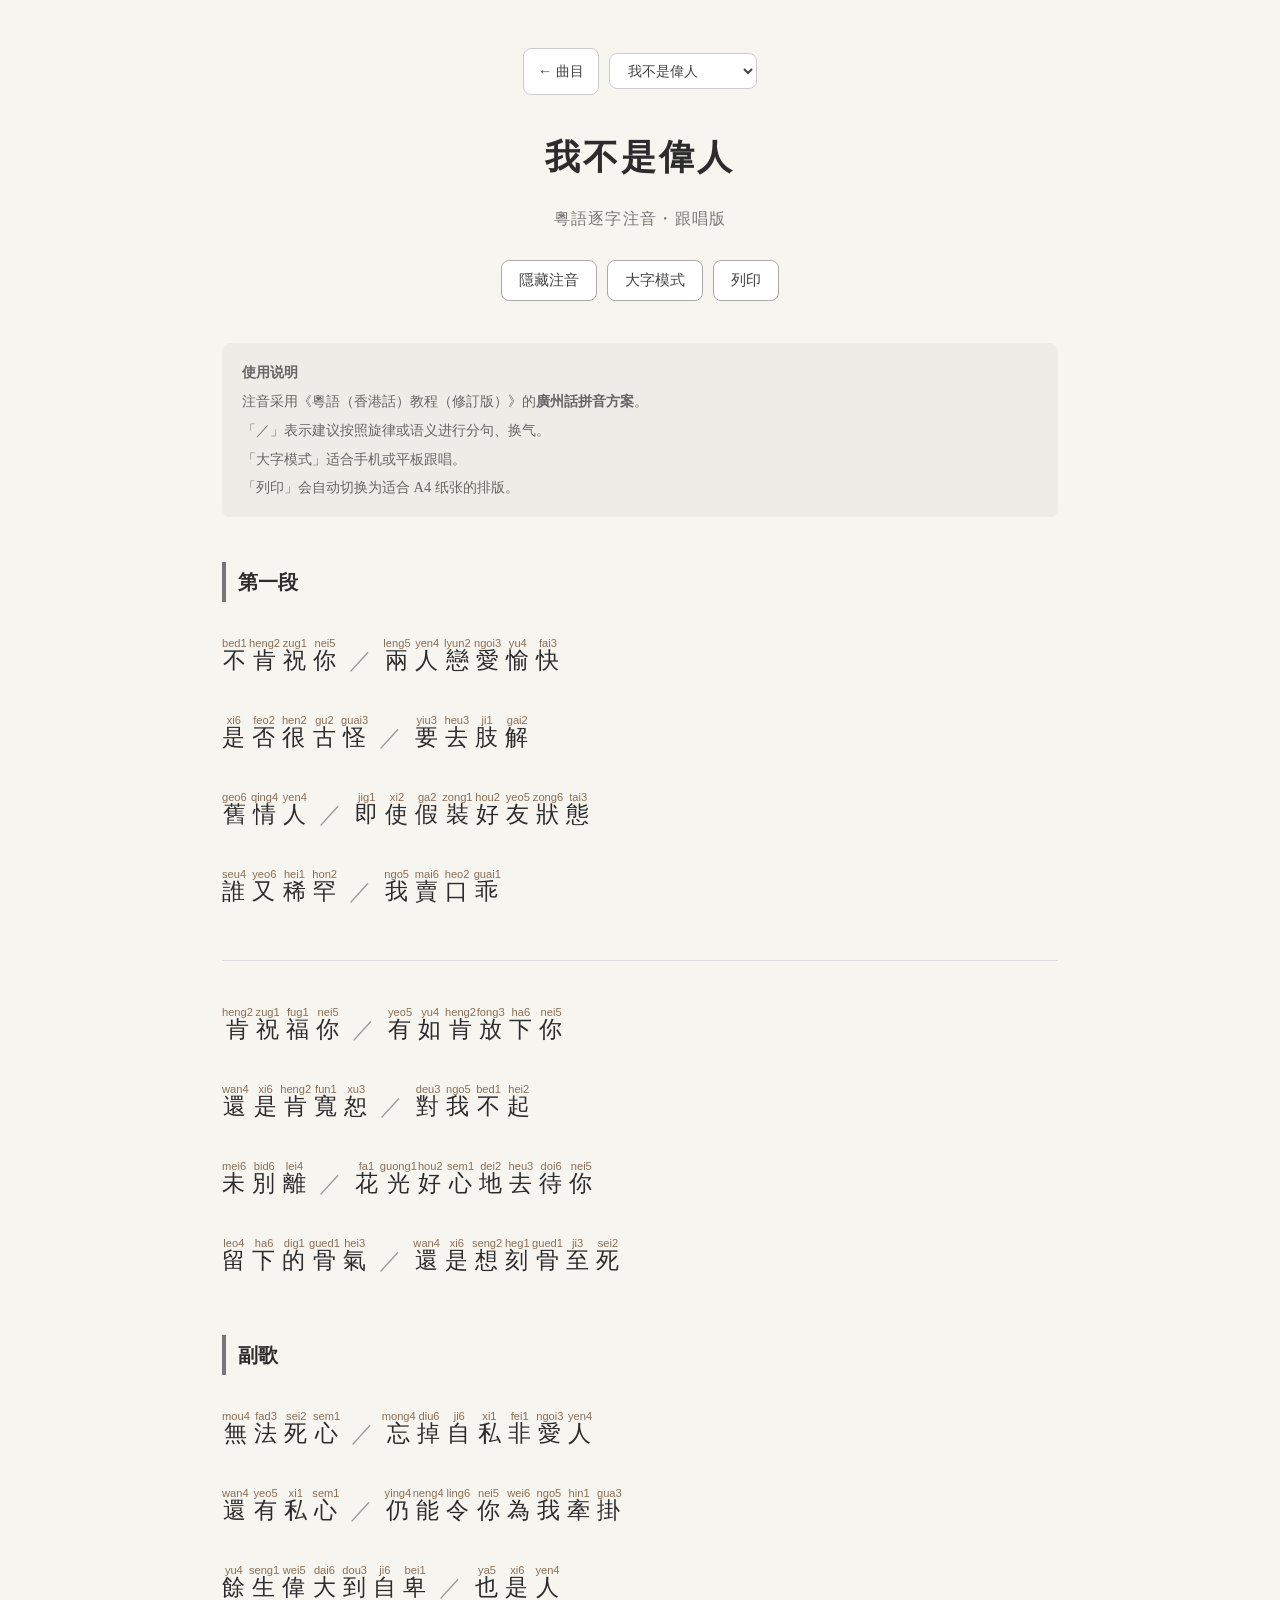
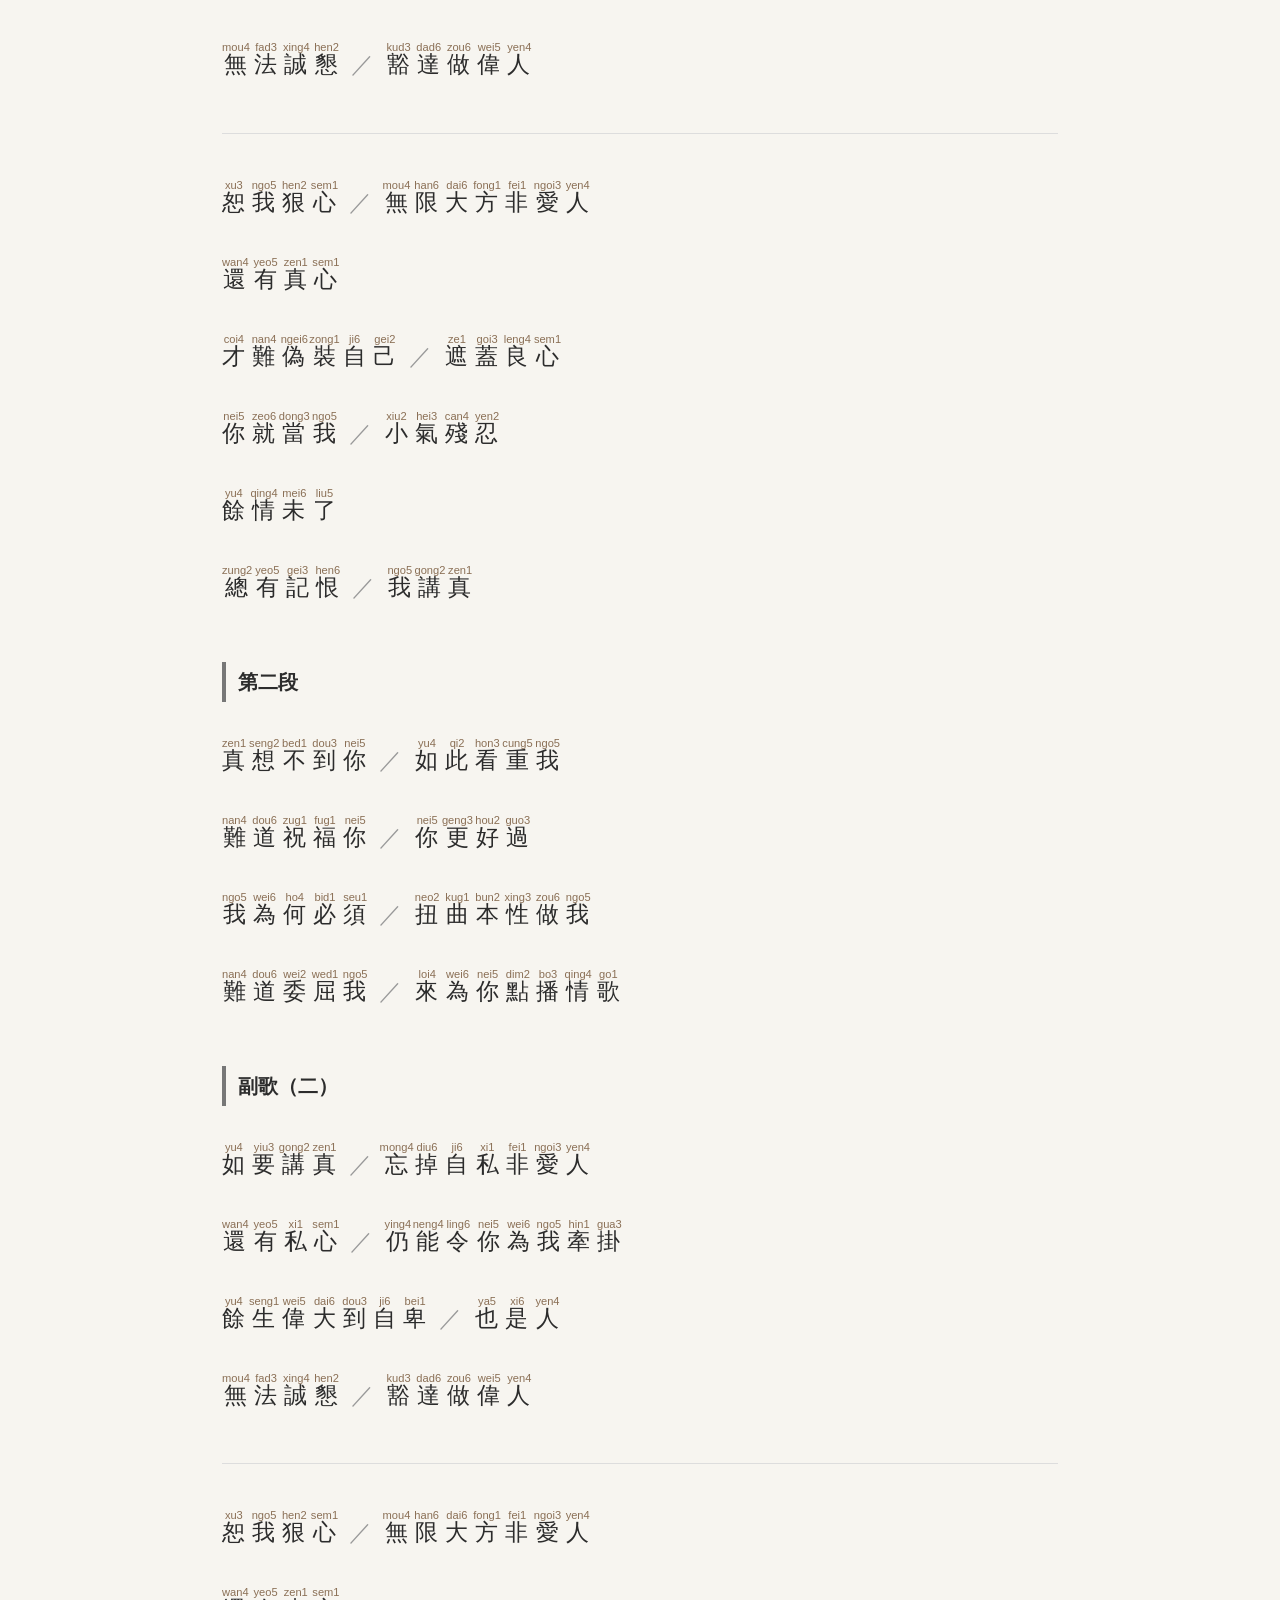
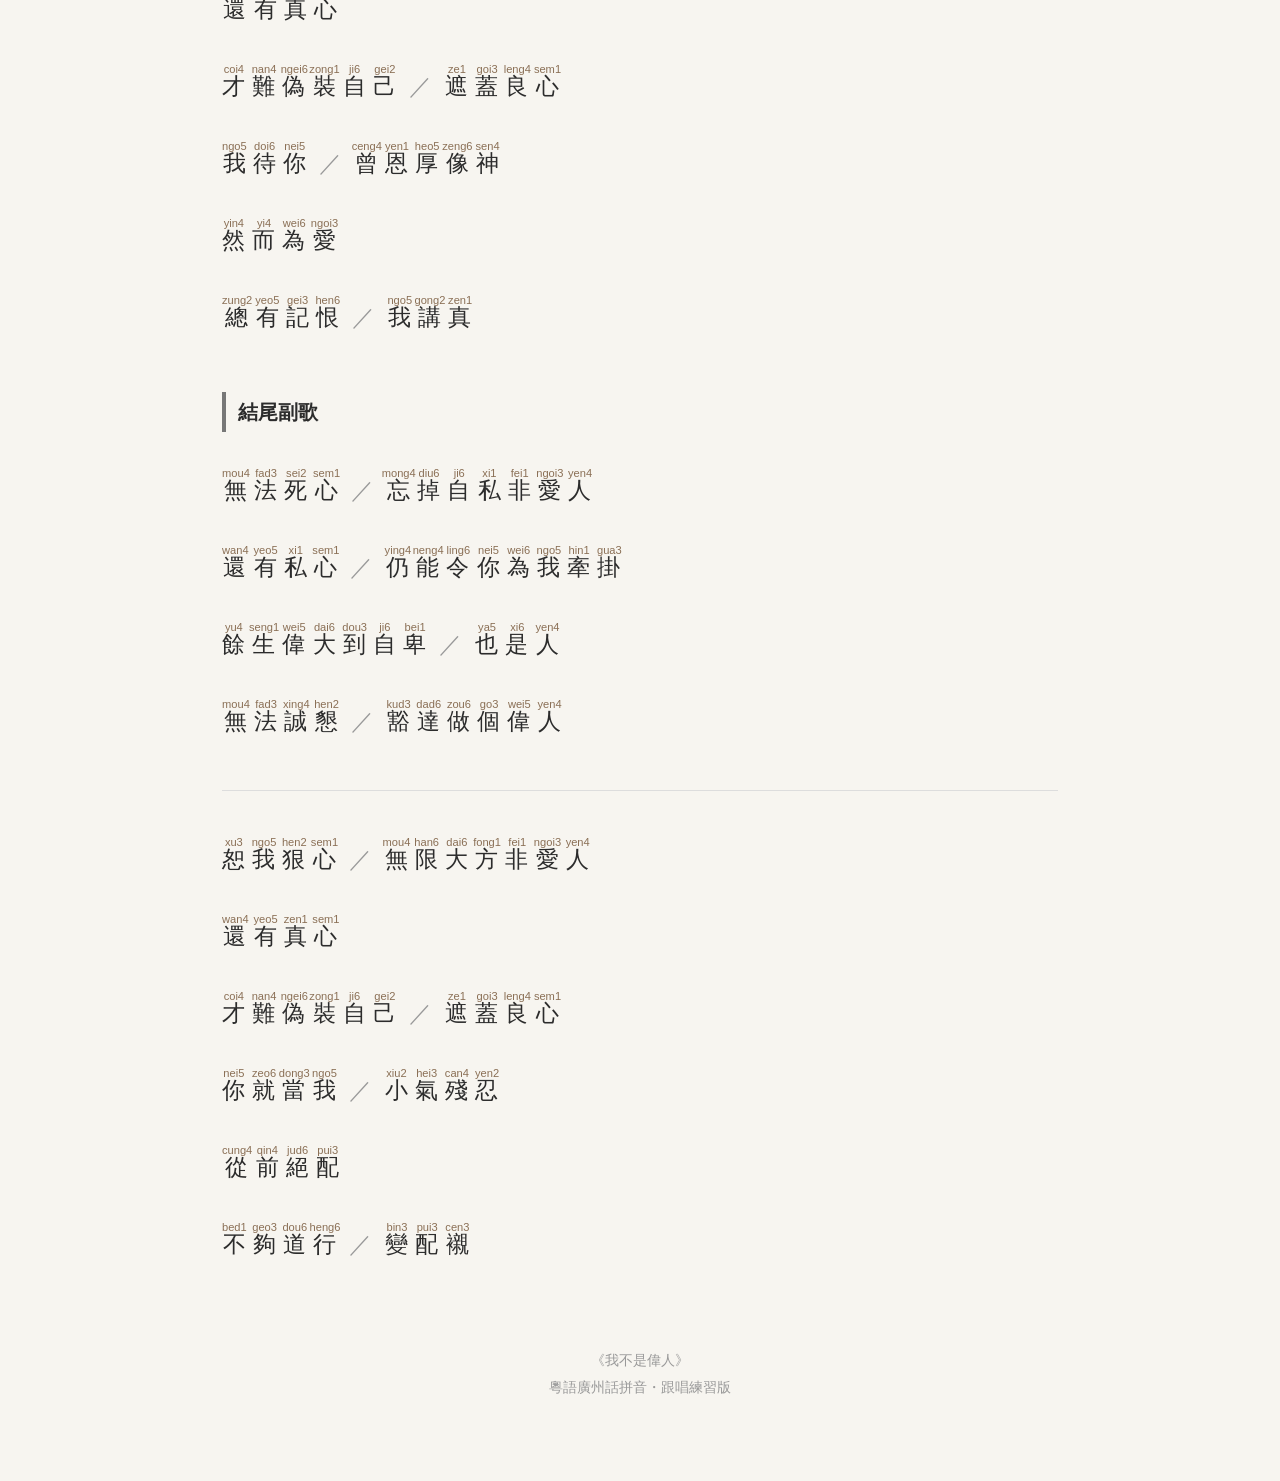
==== songs/wo-bu-shi-wei-ren.html @ c93f4894 "Add 我不是偉人 by 陳小春" ====
<!DOCTYPE html>

<html lang="zh-Hant">

<head>
  <meta charset="UTF-8">
  <meta name="viewport" content="width=device-width, initial-scale=1.0">

  <title>我不是偉人｜粵語注音跟唱版</title>

  <link rel="stylesheet" href="../assets/style.css">

  <link rel="stylesheet" href="../assets/menu.css">

  <script src="../assets/songs.js"></script>

  <script src="../assets/menu.js" defer></script>

</head>

<body data-base="../" data-song="wo-bu-shi-wei-ren">

  <div class="container">

    <header>

      <nav class="song-nav">

        <a class="nav-link" href="../index.html">← 曲目</a>

        <select id="songSelect" class="nav-select" aria-label="選擇歌曲">
          <option value="">載入曲目…</option>
        </select>

      </nav>

      <h1>我不是偉人</h1>

      <div class="subtitle">
        粵語逐字注音・跟唱版
      </div>

      <div class="controls">

        <button id="toggleRuby" class="control-button">
          隱藏注音
        </button>

        <button id="toggleLarge" class="control-button">
          大字模式
        </button>

        <button id="printPage" class="control-button">
          列印
        </button>

      </div>

    </header>

    <div class="note">

      <strong>使用说明</strong><br>

      注音采用《粵語（香港話）教程（修訂版）》的<strong>廣州話拼音方案</strong>。<br>

      「／」表示建议按照旋律或语义进行分句、换气。<br>

      「大字模式」适合手机或平板跟唱。<br>

      「列印」会自动切换为适合 A4 纸张的排版。

    </div>

    <section>

      <h2>第一段</h2>

      <div class="line">

        <ruby>不<rt>bed1</rt></ruby> <ruby>肯<rt>heng2</rt></ruby> <ruby>祝<rt>zug1</rt></ruby> <ruby>你<rt>nei5</rt></ruby>

        <span class="pause">／</span>

        <ruby>兩<rt>leng5</rt></ruby> <ruby>人<rt>yen4</rt></ruby> <ruby>戀<rt>lyun2</rt></ruby> <ruby>愛<rt>ngoi3</rt></ruby> <ruby>愉<rt>yu4</rt></ruby> <ruby>快<rt>fai3</rt></ruby>

      </div>

      <div class="line">

        <ruby>是<rt>xi6</rt></ruby> <ruby>否<rt>feo2</rt></ruby> <ruby>很<rt>hen2</rt></ruby> <ruby>古<rt>gu2</rt></ruby> <ruby>怪<rt>guai3</rt></ruby>

        <span class="pause">／</span>

        <ruby>要<rt>yiu3</rt></ruby> <ruby>去<rt>heu3</rt></ruby> <ruby>肢<rt>ji1</rt></ruby> <ruby>解<rt>gai2</rt></ruby>

      </div>

      <div class="line">

        <ruby>舊<rt>geo6</rt></ruby> <ruby>情<rt>qing4</rt></ruby> <ruby>人<rt>yen4</rt></ruby>

        <span class="pause">／</span>

        <ruby>即<rt>jig1</rt></ruby> <ruby>使<rt>xi2</rt></ruby> <ruby>假<rt>ga2</rt></ruby> <ruby>裝<rt>zong1</rt></ruby> <ruby>好<rt>hou2</rt></ruby> <ruby>友<rt>yeo5</rt></ruby> <ruby>狀<rt>zong6</rt></ruby> <ruby>態<rt>tai3</rt></ruby>

      </div>

      <div class="line">

        <ruby>誰<rt>seu4</rt></ruby> <ruby>又<rt>yeo6</rt></ruby> <ruby>稀<rt>hei1</rt></ruby> <ruby>罕<rt>hon2</rt></ruby>

        <span class="pause">／</span>

        <ruby>我<rt>ngo5</rt></ruby> <ruby>賣<rt>mai6</rt></ruby> <ruby>口<rt>heo2</rt></ruby> <ruby>乖<rt>guai1</rt></ruby>

      </div>

      <hr class="divider">

      <div class="line">

        <ruby>肯<rt>heng2</rt></ruby> <ruby>祝<rt>zug1</rt></ruby> <ruby>福<rt>fug1</rt></ruby> <ruby>你<rt>nei5</rt></ruby>

        <span class="pause">／</span>

        <ruby>有<rt>yeo5</rt></ruby> <ruby>如<rt>yu4</rt></ruby> <ruby>肯<rt>heng2</rt></ruby> <ruby>放<rt>fong3</rt></ruby> <ruby>下<rt>ha6</rt></ruby> <ruby>你<rt>nei5</rt></ruby>

      </div>

      <div class="line">

        <ruby>還<rt>wan4</rt></ruby> <ruby>是<rt>xi6</rt></ruby> <ruby>肯<rt>heng2</rt></ruby> <ruby>寬<rt>fun1</rt></ruby> <ruby>恕<rt>xu3</rt></ruby>

        <span class="pause">／</span>

        <ruby>對<rt>deu3</rt></ruby> <ruby>我<rt>ngo5</rt></ruby> <ruby>不<rt>bed1</rt></ruby> <ruby>起<rt>hei2</rt></ruby>

      </div>

      <div class="line">

        <ruby>未<rt>mei6</rt></ruby> <ruby>別<rt>bid6</rt></ruby> <ruby>離<rt>lei4</rt></ruby>

        <span class="pause">／</span>

        <ruby>花<rt>fa1</rt></ruby> <ruby>光<rt>guong1</rt></ruby> <ruby>好<rt>hou2</rt></ruby> <ruby>心<rt>sem1</rt></ruby> <ruby>地<rt>dei2</rt></ruby> <ruby>去<rt>heu3</rt></ruby> <ruby>待<rt>doi6</rt></ruby> <ruby>你<rt>nei5</rt></ruby>

      </div>

      <div class="line">

        <ruby>留<rt>leo4</rt></ruby> <ruby>下<rt>ha6</rt></ruby> <ruby>的<rt>dig1</rt></ruby> <ruby>骨<rt>gued1</rt></ruby> <ruby>氣<rt>hei3</rt></ruby>

        <span class="pause">／</span>

        <ruby>還<rt>wan4</rt></ruby> <ruby>是<rt>xi6</rt></ruby> <ruby>想<rt>seng2</rt></ruby> <ruby>刻<rt>heg1</rt></ruby> <ruby>骨<rt>gued1</rt></ruby> <ruby>至<rt>ji3</rt></ruby> <ruby>死<rt>sei2</rt></ruby>

      </div>

    </section>

    <section>

      <h2>副歌</h2>

      <div class="line">

        <ruby>無<rt>mou4</rt></ruby> <ruby>法<rt>fad3</rt></ruby> <ruby>死<rt>sei2</rt></ruby> <ruby>心<rt>sem1</rt></ruby>

        <span class="pause">／</span>

        <ruby>忘<rt>mong4</rt></ruby> <ruby>掉<rt>diu6</rt></ruby> <ruby>自<rt>ji6</rt></ruby> <ruby>私<rt>xi1</rt></ruby> <ruby>非<rt>fei1</rt></ruby> <ruby>愛<rt>ngoi3</rt></ruby> <ruby>人<rt>yen4</rt></ruby>

      </div>

      <div class="line">

        <ruby>還<rt>wan4</rt></ruby> <ruby>有<rt>yeo5</rt></ruby> <ruby>私<rt>xi1</rt></ruby> <ruby>心<rt>sem1</rt></ruby>

        <span class="pause">／</span>

        <ruby>仍<rt>ying4</rt></ruby> <ruby>能<rt>neng4</rt></ruby> <ruby>令<rt>ling6</rt></ruby> <ruby>你<rt>nei5</rt></ruby> <ruby>為<rt>wei6</rt></ruby> <ruby>我<rt>ngo5</rt></ruby> <ruby>牽<rt>hin1</rt></ruby> <ruby>掛<rt>gua3</rt></ruby>

      </div>

      <div class="line">

        <ruby>餘<rt>yu4</rt></ruby> <ruby>生<rt>seng1</rt></ruby> <ruby>偉<rt>wei5</rt></ruby> <ruby>大<rt>dai6</rt></ruby> <ruby>到<rt>dou3</rt></ruby> <ruby>自<rt>ji6</rt></ruby> <ruby>卑<rt>bei1</rt></ruby>

        <span class="pause">／</span>

        <ruby>也<rt>ya5</rt></ruby> <ruby>是<rt>xi6</rt></ruby> <ruby>人<rt>yen4</rt></ruby>

      </div>

      <div class="line">

        <ruby>無<rt>mou4</rt></ruby> <ruby>法<rt>fad3</rt></ruby> <ruby>誠<rt>xing4</rt></ruby> <ruby>懇<rt>hen2</rt></ruby>

        <span class="pause">／</span>

        <ruby>豁<rt>kud3</rt></ruby> <ruby>達<rt>dad6</rt></ruby> <ruby>做<rt>zou6</rt></ruby> <ruby>偉<rt>wei5</rt></ruby> <ruby>人<rt>yen4</rt></ruby>

      </div>

      <hr class="divider">

      <div class="line">

        <ruby>恕<rt>xu3</rt></ruby> <ruby>我<rt>ngo5</rt></ruby> <ruby>狠<rt>hen2</rt></ruby> <ruby>心<rt>sem1</rt></ruby>

        <span class="pause">／</span>

        <ruby>無<rt>mou4</rt></ruby> <ruby>限<rt>han6</rt></ruby> <ruby>大<rt>dai6</rt></ruby> <ruby>方<rt>fong1</rt></ruby> <ruby>非<rt>fei1</rt></ruby> <ruby>愛<rt>ngoi3</rt></ruby> <ruby>人<rt>yen4</rt></ruby>

      </div>

      <div class="line">

        <ruby>還<rt>wan4</rt></ruby> <ruby>有<rt>yeo5</rt></ruby> <ruby>真<rt>zen1</rt></ruby> <ruby>心<rt>sem1</rt></ruby>

      </div>

      <div class="line">

        <ruby>才<rt>coi4</rt></ruby> <ruby>難<rt>nan4</rt></ruby> <ruby>偽<rt>ngei6</rt></ruby> <ruby>裝<rt>zong1</rt></ruby> <ruby>自<rt>ji6</rt></ruby> <ruby>己<rt>gei2</rt></ruby>

        <span class="pause">／</span>

        <ruby>遮<rt>ze1</rt></ruby> <ruby>蓋<rt>goi3</rt></ruby> <ruby>良<rt>leng4</rt></ruby> <ruby>心<rt>sem1</rt></ruby>

      </div>

      <div class="line">

        <ruby>你<rt>nei5</rt></ruby> <ruby>就<rt>zeo6</rt></ruby> <ruby>當<rt>dong3</rt></ruby> <ruby>我<rt>ngo5</rt></ruby>

        <span class="pause">／</span>

        <ruby>小<rt>xiu2</rt></ruby> <ruby>氣<rt>hei3</rt></ruby> <ruby>殘<rt>can4</rt></ruby> <ruby>忍<rt>yen2</rt></ruby>

      </div>

      <div class="line">

        <ruby>餘<rt>yu4</rt></ruby> <ruby>情<rt>qing4</rt></ruby> <ruby>未<rt>mei6</rt></ruby> <ruby>了<rt>liu5</rt></ruby>

      </div>

      <div class="line">

        <ruby>總<rt>zung2</rt></ruby> <ruby>有<rt>yeo5</rt></ruby> <ruby>記<rt>gei3</rt></ruby> <ruby>恨<rt>hen6</rt></ruby>

        <span class="pause">／</span>

        <ruby>我<rt>ngo5</rt></ruby> <ruby>講<rt>gong2</rt></ruby> <ruby>真<rt>zen1</rt></ruby>

      </div>

    </section>

    <section>

      <h2>第二段</h2>

      <div class="line">

        <ruby>真<rt>zen1</rt></ruby> <ruby>想<rt>seng2</rt></ruby> <ruby>不<rt>bed1</rt></ruby> <ruby>到<rt>dou3</rt></ruby> <ruby>你<rt>nei5</rt></ruby>

        <span class="pause">／</span>

        <ruby>如<rt>yu4</rt></ruby> <ruby>此<rt>qi2</rt></ruby> <ruby>看<rt>hon3</rt></ruby> <ruby>重<rt>cung5</rt></ruby> <ruby>我<rt>ngo5</rt></ruby>

      </div>

      <div class="line">

        <ruby>難<rt>nan4</rt></ruby> <ruby>道<rt>dou6</rt></ruby> <ruby>祝<rt>zug1</rt></ruby> <ruby>福<rt>fug1</rt></ruby> <ruby>你<rt>nei5</rt></ruby>

        <span class="pause">／</span>

        <ruby>你<rt>nei5</rt></ruby> <ruby>更<rt>geng3</rt></ruby> <ruby>好<rt>hou2</rt></ruby> <ruby>過<rt>guo3</rt></ruby>

      </div>

      <div class="line">

        <ruby>我<rt>ngo5</rt></ruby> <ruby>為<rt>wei6</rt></ruby> <ruby>何<rt>ho4</rt></ruby> <ruby>必<rt>bid1</rt></ruby> <ruby>須<rt>seu1</rt></ruby>

        <span class="pause">／</span>

        <ruby>扭<rt>neo2</rt></ruby> <ruby>曲<rt>kug1</rt></ruby> <ruby>本<rt>bun2</rt></ruby> <ruby>性<rt>xing3</rt></ruby> <ruby>做<rt>zou6</rt></ruby> <ruby>我<rt>ngo5</rt></ruby>

      </div>

      <div class="line">

        <ruby>難<rt>nan4</rt></ruby> <ruby>道<rt>dou6</rt></ruby> <ruby>委<rt>wei2</rt></ruby> <ruby>屈<rt>wed1</rt></ruby> <ruby>我<rt>ngo5</rt></ruby>

        <span class="pause">／</span>

        <ruby>來<rt>loi4</rt></ruby> <ruby>為<rt>wei6</rt></ruby> <ruby>你<rt>nei5</rt></ruby> <ruby>點<rt>dim2</rt></ruby> <ruby>播<rt>bo3</rt></ruby> <ruby>情<rt>qing4</rt></ruby> <ruby>歌<rt>go1</rt></ruby>

      </div>

    </section>

    <section>

      <h2>副歌（二）</h2>

      <div class="line">

        <ruby>如<rt>yu4</rt></ruby> <ruby>要<rt>yiu3</rt></ruby> <ruby>講<rt>gong2</rt></ruby> <ruby>真<rt>zen1</rt></ruby>

        <span class="pause">／</span>

        <ruby>忘<rt>mong4</rt></ruby> <ruby>掉<rt>diu6</rt></ruby> <ruby>自<rt>ji6</rt></ruby> <ruby>私<rt>xi1</rt></ruby> <ruby>非<rt>fei1</rt></ruby> <ruby>愛<rt>ngoi3</rt></ruby> <ruby>人<rt>yen4</rt></ruby>

      </div>

      <div class="line">

        <ruby>還<rt>wan4</rt></ruby> <ruby>有<rt>yeo5</rt></ruby> <ruby>私<rt>xi1</rt></ruby> <ruby>心<rt>sem1</rt></ruby>

        <span class="pause">／</span>

        <ruby>仍<rt>ying4</rt></ruby> <ruby>能<rt>neng4</rt></ruby> <ruby>令<rt>ling6</rt></ruby> <ruby>你<rt>nei5</rt></ruby> <ruby>為<rt>wei6</rt></ruby> <ruby>我<rt>ngo5</rt></ruby> <ruby>牽<rt>hin1</rt></ruby> <ruby>掛<rt>gua3</rt></ruby>

      </div>

      <div class="line">

        <ruby>餘<rt>yu4</rt></ruby> <ruby>生<rt>seng1</rt></ruby> <ruby>偉<rt>wei5</rt></ruby> <ruby>大<rt>dai6</rt></ruby> <ruby>到<rt>dou3</rt></ruby> <ruby>自<rt>ji6</rt></ruby> <ruby>卑<rt>bei1</rt></ruby>

        <span class="pause">／</span>

        <ruby>也<rt>ya5</rt></ruby> <ruby>是<rt>xi6</rt></ruby> <ruby>人<rt>yen4</rt></ruby>

      </div>

      <div class="line">

        <ruby>無<rt>mou4</rt></ruby> <ruby>法<rt>fad3</rt></ruby> <ruby>誠<rt>xing4</rt></ruby> <ruby>懇<rt>hen2</rt></ruby>

        <span class="pause">／</span>

        <ruby>豁<rt>kud3</rt></ruby> <ruby>達<rt>dad6</rt></ruby> <ruby>做<rt>zou6</rt></ruby> <ruby>偉<rt>wei5</rt></ruby> <ruby>人<rt>yen4</rt></ruby>

      </div>

      <hr class="divider">

      <div class="line">

        <ruby>恕<rt>xu3</rt></ruby> <ruby>我<rt>ngo5</rt></ruby> <ruby>狠<rt>hen2</rt></ruby> <ruby>心<rt>sem1</rt></ruby>

        <span class="pause">／</span>

        <ruby>無<rt>mou4</rt></ruby> <ruby>限<rt>han6</rt></ruby> <ruby>大<rt>dai6</rt></ruby> <ruby>方<rt>fong1</rt></ruby> <ruby>非<rt>fei1</rt></ruby> <ruby>愛<rt>ngoi3</rt></ruby> <ruby>人<rt>yen4</rt></ruby>

      </div>

      <div class="line">

        <ruby>還<rt>wan4</rt></ruby> <ruby>有<rt>yeo5</rt></ruby> <ruby>真<rt>zen1</rt></ruby> <ruby>心<rt>sem1</rt></ruby>

      </div>

      <div class="line">

        <ruby>才<rt>coi4</rt></ruby> <ruby>難<rt>nan4</rt></ruby> <ruby>偽<rt>ngei6</rt></ruby> <ruby>裝<rt>zong1</rt></ruby> <ruby>自<rt>ji6</rt></ruby> <ruby>己<rt>gei2</rt></ruby>

        <span class="pause">／</span>

        <ruby>遮<rt>ze1</rt></ruby> <ruby>蓋<rt>goi3</rt></ruby> <ruby>良<rt>leng4</rt></ruby> <ruby>心<rt>sem1</rt></ruby>

      </div>

      <div class="line">

        <ruby>我<rt>ngo5</rt></ruby> <ruby>待<rt>doi6</rt></ruby> <ruby>你<rt>nei5</rt></ruby>

        <span class="pause">／</span>

        <ruby>曾<rt>ceng4</rt></ruby> <ruby>恩<rt>yen1</rt></ruby> <ruby>厚<rt>heo5</rt></ruby> <ruby>像<rt>zeng6</rt></ruby> <ruby>神<rt>sen4</rt></ruby>

      </div>

      <div class="line">

        <ruby>然<rt>yin4</rt></ruby> <ruby>而<rt>yi4</rt></ruby> <ruby>為<rt>wei6</rt></ruby> <ruby>愛<rt>ngoi3</rt></ruby>

      </div>

      <div class="line">

        <ruby>總<rt>zung2</rt></ruby> <ruby>有<rt>yeo5</rt></ruby> <ruby>記<rt>gei3</rt></ruby> <ruby>恨<rt>hen6</rt></ruby>

        <span class="pause">／</span>

        <ruby>我<rt>ngo5</rt></ruby> <ruby>講<rt>gong2</rt></ruby> <ruby>真<rt>zen1</rt></ruby>

      </div>

    </section>

    <section>

      <h2>結尾副歌</h2>

      <div class="line">

        <ruby>無<rt>mou4</rt></ruby> <ruby>法<rt>fad3</rt></ruby> <ruby>死<rt>sei2</rt></ruby> <ruby>心<rt>sem1</rt></ruby>

        <span class="pause">／</span>

        <ruby>忘<rt>mong4</rt></ruby> <ruby>掉<rt>diu6</rt></ruby> <ruby>自<rt>ji6</rt></ruby> <ruby>私<rt>xi1</rt></ruby> <ruby>非<rt>fei1</rt></ruby> <ruby>愛<rt>ngoi3</rt></ruby> <ruby>人<rt>yen4</rt></ruby>

      </div>

      <div class="line">

        <ruby>還<rt>wan4</rt></ruby> <ruby>有<rt>yeo5</rt></ruby> <ruby>私<rt>xi1</rt></ruby> <ruby>心<rt>sem1</rt></ruby>

        <span class="pause">／</span>

        <ruby>仍<rt>ying4</rt></ruby> <ruby>能<rt>neng4</rt></ruby> <ruby>令<rt>ling6</rt></ruby> <ruby>你<rt>nei5</rt></ruby> <ruby>為<rt>wei6</rt></ruby> <ruby>我<rt>ngo5</rt></ruby> <ruby>牽<rt>hin1</rt></ruby> <ruby>掛<rt>gua3</rt></ruby>

      </div>

      <div class="line">

        <ruby>餘<rt>yu4</rt></ruby> <ruby>生<rt>seng1</rt></ruby> <ruby>偉<rt>wei5</rt></ruby> <ruby>大<rt>dai6</rt></ruby> <ruby>到<rt>dou3</rt></ruby> <ruby>自<rt>ji6</rt></ruby> <ruby>卑<rt>bei1</rt></ruby>

        <span class="pause">／</span>

        <ruby>也<rt>ya5</rt></ruby> <ruby>是<rt>xi6</rt></ruby> <ruby>人<rt>yen4</rt></ruby>

      </div>

      <div class="line">

        <ruby>無<rt>mou4</rt></ruby> <ruby>法<rt>fad3</rt></ruby> <ruby>誠<rt>xing4</rt></ruby> <ruby>懇<rt>hen2</rt></ruby>

        <span class="pause">／</span>

        <ruby>豁<rt>kud3</rt></ruby> <ruby>達<rt>dad6</rt></ruby> <ruby>做<rt>zou6</rt></ruby> <ruby>個<rt>go3</rt></ruby> <ruby>偉<rt>wei5</rt></ruby> <ruby>人<rt>yen4</rt></ruby>

      </div>

      <hr class="divider">

      <div class="line">

        <ruby>恕<rt>xu3</rt></ruby> <ruby>我<rt>ngo5</rt></ruby> <ruby>狠<rt>hen2</rt></ruby> <ruby>心<rt>sem1</rt></ruby>

        <span class="pause">／</span>

        <ruby>無<rt>mou4</rt></ruby> <ruby>限<rt>han6</rt></ruby> <ruby>大<rt>dai6</rt></ruby> <ruby>方<rt>fong1</rt></ruby> <ruby>非<rt>fei1</rt></ruby> <ruby>愛<rt>ngoi3</rt></ruby> <ruby>人<rt>yen4</rt></ruby>

      </div>

      <div class="line">

        <ruby>還<rt>wan4</rt></ruby> <ruby>有<rt>yeo5</rt></ruby> <ruby>真<rt>zen1</rt></ruby> <ruby>心<rt>sem1</rt></ruby>

      </div>

      <div class="line">

        <ruby>才<rt>coi4</rt></ruby> <ruby>難<rt>nan4</rt></ruby> <ruby>偽<rt>ngei6</rt></ruby> <ruby>裝<rt>zong1</rt></ruby> <ruby>自<rt>ji6</rt></ruby> <ruby>己<rt>gei2</rt></ruby>

        <span class="pause">／</span>

        <ruby>遮<rt>ze1</rt></ruby> <ruby>蓋<rt>goi3</rt></ruby> <ruby>良<rt>leng4</rt></ruby> <ruby>心<rt>sem1</rt></ruby>

      </div>

      <div class="line">

        <ruby>你<rt>nei5</rt></ruby> <ruby>就<rt>zeo6</rt></ruby> <ruby>當<rt>dong3</rt></ruby> <ruby>我<rt>ngo5</rt></ruby>

        <span class="pause">／</span>

        <ruby>小<rt>xiu2</rt></ruby> <ruby>氣<rt>hei3</rt></ruby> <ruby>殘<rt>can4</rt></ruby> <ruby>忍<rt>yen2</rt></ruby>

      </div>

      <div class="line">

        <ruby>從<rt>cung4</rt></ruby> <ruby>前<rt>qin4</rt></ruby> <ruby>絕<rt>jud6</rt></ruby> <ruby>配<rt>pui3</rt></ruby>

      </div>

      <div class="line">

        <ruby>不<rt>bed1</rt></ruby> <ruby>夠<rt>geo3</rt></ruby> <ruby>道<rt>dou6</rt></ruby> <ruby>行<rt>heng6</rt></ruby>

        <span class="pause">／</span>

        <ruby>變<rt>bin3</rt></ruby> <ruby>配<rt>pui3</rt></ruby> <ruby>襯<rt>cen3</rt></ruby>

      </div>

    </section>

    <footer>

      《我不是偉人》<br>
      粵語廣州話拼音・跟唱練習版

    </footer>

  </div>

  <script>

    /* =========================================================
       注音显示 / 隐藏
       ========================================================= */

    const toggleRuby =
      document.getElementById("toggleRuby");

    toggleRuby.addEventListener("click", () => {

      document.body.classList.toggle("hide-ruby");

      if (
        document.body.classList.contains("hide-ruby")
      ) {

        toggleRuby.textContent = "顯示注音";

      } else {

        toggleRuby.textContent = "隱藏注音";

      }

    });


    /* =========================================================
       大字模式
       ========================================================= */

    const toggleLarge =
      document.getElementById("toggleLarge");

    toggleLarge.addEventListener("click", () => {

      document.body.classList.toggle("large-text");

      if (
        document.body.classList.contains("large-text")
      ) {

        toggleLarge.textContent = "普通字體";

      } else {

        toggleLarge.textContent = "大字模式";

      }

    });


    /* =========================================================
       打印
       ========================================================= */

    const printPage =
      document.getElementById("printPage");

    printPage.addEventListener("click", () => {

      window.print();

    });

  </script>

</body>

</html>
---- assets/style.css ----
/* =========================================================
   基础设置
   ========================================================= */

    * {
      box-sizing: border-box;
    }

    :root {
      --bg: #f7f5f0;
      --text: #2c2c2c;
      --muted: #777;
      --border: #ddd;
      --panel: #eeece6;
      --ruby: #8a6f55;

      --font-size: 1.45rem;
      --ruby-size: 0.48em;
      --line-height: 2.8;
    }

    body {
      margin: 0;
      background: var(--bg);
      color: var(--text);

      font-family:
        "Noto Serif TC",
        "PingFang TC",
        "Microsoft JhengHei",
        serif;

      line-height: 2;
      transition: 0.2s;
    }

    .container {
      max-width: 900px;
      margin: 0 auto;
      padding: 48px 32px 80px;
    }


    /* =========================================================
   標題
   ========================================================= */

    header {
      text-align: center;
      margin-bottom: 42px;
    }

    h1 {
      margin: 0;

      font-size: 2.2rem;
      font-weight: 600;

      letter-spacing: 0.08em;
    }

    .subtitle {
      margin-top: 10px;

      color: var(--muted);
      font-size: 1rem;

      letter-spacing: 0.08em;
    }


    /* =========================================================
   控制按钮
   ========================================================= */

    .controls {
      display: flex;
      justify-content: center;
      flex-wrap: wrap;

      gap: 10px;

      margin-top: 25px;
    }

    .control-button {
      padding: 9px 17px;

      border: 1px solid #aaa;
      border-radius: 8px;

      background: white;
      color: #444;

      font-family: inherit;
      font-size: 0.95rem;

      cursor: pointer;

      transition:
        background 0.2s,
        transform 0.1s;
    }

    .control-button:hover {
      background: #f0eee8;
    }

    .control-button:active {
      transform: scale(0.97);
    }


    /* =========================================================
   說明
   ========================================================= */

    .note {
      background: var(--panel);

      padding: 15px 20px;

      border-radius: 8px;

      color: #666;

      font-size: 0.9rem;

      margin-bottom: 45px;
    }


    /* =========================================================
   歌词章节
   ========================================================= */

    section {
      margin: 42px 0;
    }

    h2 {
      font-size: 1.25rem;
      font-weight: 600;

      border-left: 4px solid #777;

      padding-left: 12px;

      margin-bottom: 26px;
    }


    /* =========================================================
   歌词
   ========================================================= */

    .line {
      font-size: var(--font-size);

      line-height: var(--line-height);

      margin: 12px 0;

      letter-spacing: 0.03em;
    }

    .harmony {
      margin-left: 1em;

      color: #666;

      font-size: 1.15rem;
    }


    /* =========================================================
   Ruby 粤拼
   ========================================================= */

    ruby {
      ruby-position: over;
      ruby-align: center;
    }

    rt {
      font-family:
        "Helvetica Neue",
        Arial,
        sans-serif;

      font-size: var(--ruby-size);

      color: var(--ruby);

      letter-spacing: 0;

      font-weight: 400;
    }


    /* =========================================================
   节奏分隔
   ========================================================= */

    .pause {
      display: inline-block;

      margin: 0 0.25em;

      color: #999;
    }


    /* =========================================================
   分隔线
   ========================================================= */

    .divider {
      border: 0;

      border-top: 1px solid var(--border);

      margin: 36px 0;
    }


    /* =========================================================
   隐藏注音
   ========================================================= */

    body.hide-ruby rt {
      visibility: hidden;
    }


    /*
   隐藏注音时仍然保留 ruby 的高度，
   避免整首歌的版面突然跳动。
*/

    body.hide-ruby ruby {
      ruby-position: over;
    }


    /* =========================================================
   大字模式
   ========================================================= */

    body.large-text {
      --font-size: 1.85rem;
      --ruby-size: 0.52em;
      --line-height: 3.15;
    }

    body.large-text h1 {
      font-size: 2.6rem;
    }

    body.large-text h2 {
      font-size: 1.45rem;
    }


    /* =========================================================
   Footer
   ========================================================= */

    footer {
      margin-top: 70px;

      text-align: center;

      color: #999;

      font-size: 0.85rem;
    }


    /* =========================================================
   手机适配
   ========================================================= */

    @media (max-width: 600px) {

      .container {
        padding: 30px 18px 60px;
      }

      h1 {
        font-size: 1.7rem;
      }

      .line {
        font-size: 1.2rem;
        line-height: 2.9;
      }

      .harmony {
        font-size: 1rem;
      }

      .control-button {
        padding: 8px 13px;
        font-size: 0.9rem;
      }

      body.large-text {
        --font-size: 1.55rem;
        --line-height: 3.1;
      }

    }


    /* =========================================================
   打印优化
   ========================================================= */

    @media print {

      @page {
        size: A4;
        margin: 16mm 15mm 18mm;
      }

      body {
        background: white;
        color: black;

        font-size: 12pt;
      }

      .container {
        max-width: none;

        padding: 0;
      }

      /*
     打印时不需要按钮和说明
  */

      .controls,
      .note,
      footer {
        display: none !important;
      }

      header {
        margin-bottom: 25px;
      }

      h1 {
        font-size: 22pt;
      }

      .subtitle {
        font-size: 10pt;
      }

      section {
        margin: 25px 0;
      }

      h2 {
        font-size: 14pt;

        margin-bottom: 15px;

        break-after: avoid;
      }

      .line {
        font-size: 13pt;

        line-height: 2.6;

        margin: 7px 0;

        break-inside: avoid;
      }

      .harmony {
        font-size: 11pt;
      }

      .divider {
        margin: 20px 0;
      }

      /*
     防止一行歌词被分页拆开
  */

      .line {
        page-break-inside: avoid;
      }

      section {
        page-break-inside: auto;
      }

      /*
     如果当前处于隐藏注音状态，
     打印时仍然强制显示粤拼。
  */

      body.hide-ruby rt {
        visibility: visible !important;
      }

    }


    /* =========================================================
   打印时的大字模式
   ========================================================= */

    @media print {

      body.large-text .line {
        font-size: 15pt;
        line-height: 2.8;
      }

      body.large-text h1 {
        font-size: 25pt;
      }

    }
---- assets/menu.css ----
/* =========================================================
   曲目菜单（新增样式，不影响原有歌词排版）
   ========================================================= */

    .song-nav {
      display: flex;
      align-items: center;
      justify-content: center;
      flex-wrap: wrap;

      gap: 10px;

      margin-bottom: 28px;
    }

    .nav-link,
    .nav-select {
      padding: 8px 14px;

      border: 1px solid #ccc;
      border-radius: 8px;

      background: white;
      color: #444;

      font-family: inherit;
      font-size: 0.9rem;

      text-decoration: none;
    }

    .nav-link:hover,
    .nav-select:hover {
      background: #f0eee8;
    }

    .nav-select {
      max-width: 16em;
      cursor: pointer;
    }


    /* =========================================================
   曲目页
   ========================================================= */

    .menu-tools {
      display: flex;
      flex-direction: column;
      align-items: center;

      gap: 10px;

      margin-bottom: 26px;
    }

    .search-input {
      width: 100%;
      max-width: 360px;

      padding: 10px 16px;

      border: 1px solid #ccc;
      border-radius: 8px;

      background: white;
      color: var(--text);

      font-family: inherit;
      font-size: 0.95rem;
    }

    .search-input:focus {
      outline: 2px solid #d8cfc2;
      outline-offset: 1px;
    }

    .song-count {
      margin: 0;

      color: var(--muted);
      font-size: 0.85rem;

      letter-spacing: 0.05em;
    }

    .song-list {
      display: grid;
      grid-template-columns: repeat(auto-fill, minmax(240px, 1fr));

      gap: 14px;

      margin: 0;
      padding: 0;

      list-style: none;
    }

    .song-card {
      display: block;

      padding: 18px 22px;

      border: 1px solid var(--border);
      border-radius: 10px;

      background: var(--panel);
      color: inherit;

      text-decoration: none;

      transition:
        background 0.2s,
        transform 0.1s,
        box-shadow 0.2s;
    }

    .song-card:hover {
      background: #e9e6df;

      box-shadow: 0 2px 10px rgba(0, 0, 0, 0.06);
    }

    .song-card:active {
      transform: scale(0.99);
    }

    .song-title {
      font-size: 1.15rem;
      font-weight: 600;

      letter-spacing: 0.04em;
    }

    .song-meta {
      display: block;

      margin-top: 7px;

      color: var(--muted);
      font-size: 0.82rem;

      letter-spacing: 0.04em;
    }

    .empty-state {
      margin-top: 24px;

      color: var(--muted);
      font-size: 0.9rem;

      text-align: center;
    }


    /* =========================================================
   手机适配 / 打印时隐藏菜单
   ========================================================= */

    @media (max-width: 600px) {

      .song-nav {
        margin-bottom: 22px;
      }

      .nav-link,
      .nav-select {
        padding: 7px 12px;
        font-size: 0.85rem;
      }

      .song-list {
        grid-template-columns: 1fr;
      }

      .song-card {
        padding: 16px 18px;
      }

    }

    @media print {

      .song-nav,
      .menu-tools,
      .empty-state {
        display: none !important;
      }

      .song-list {
        display: block;
      }

      .song-card {
        padding: 6px 0;

        border: 0;
        background: none;
        box-shadow: none;
      }

    }
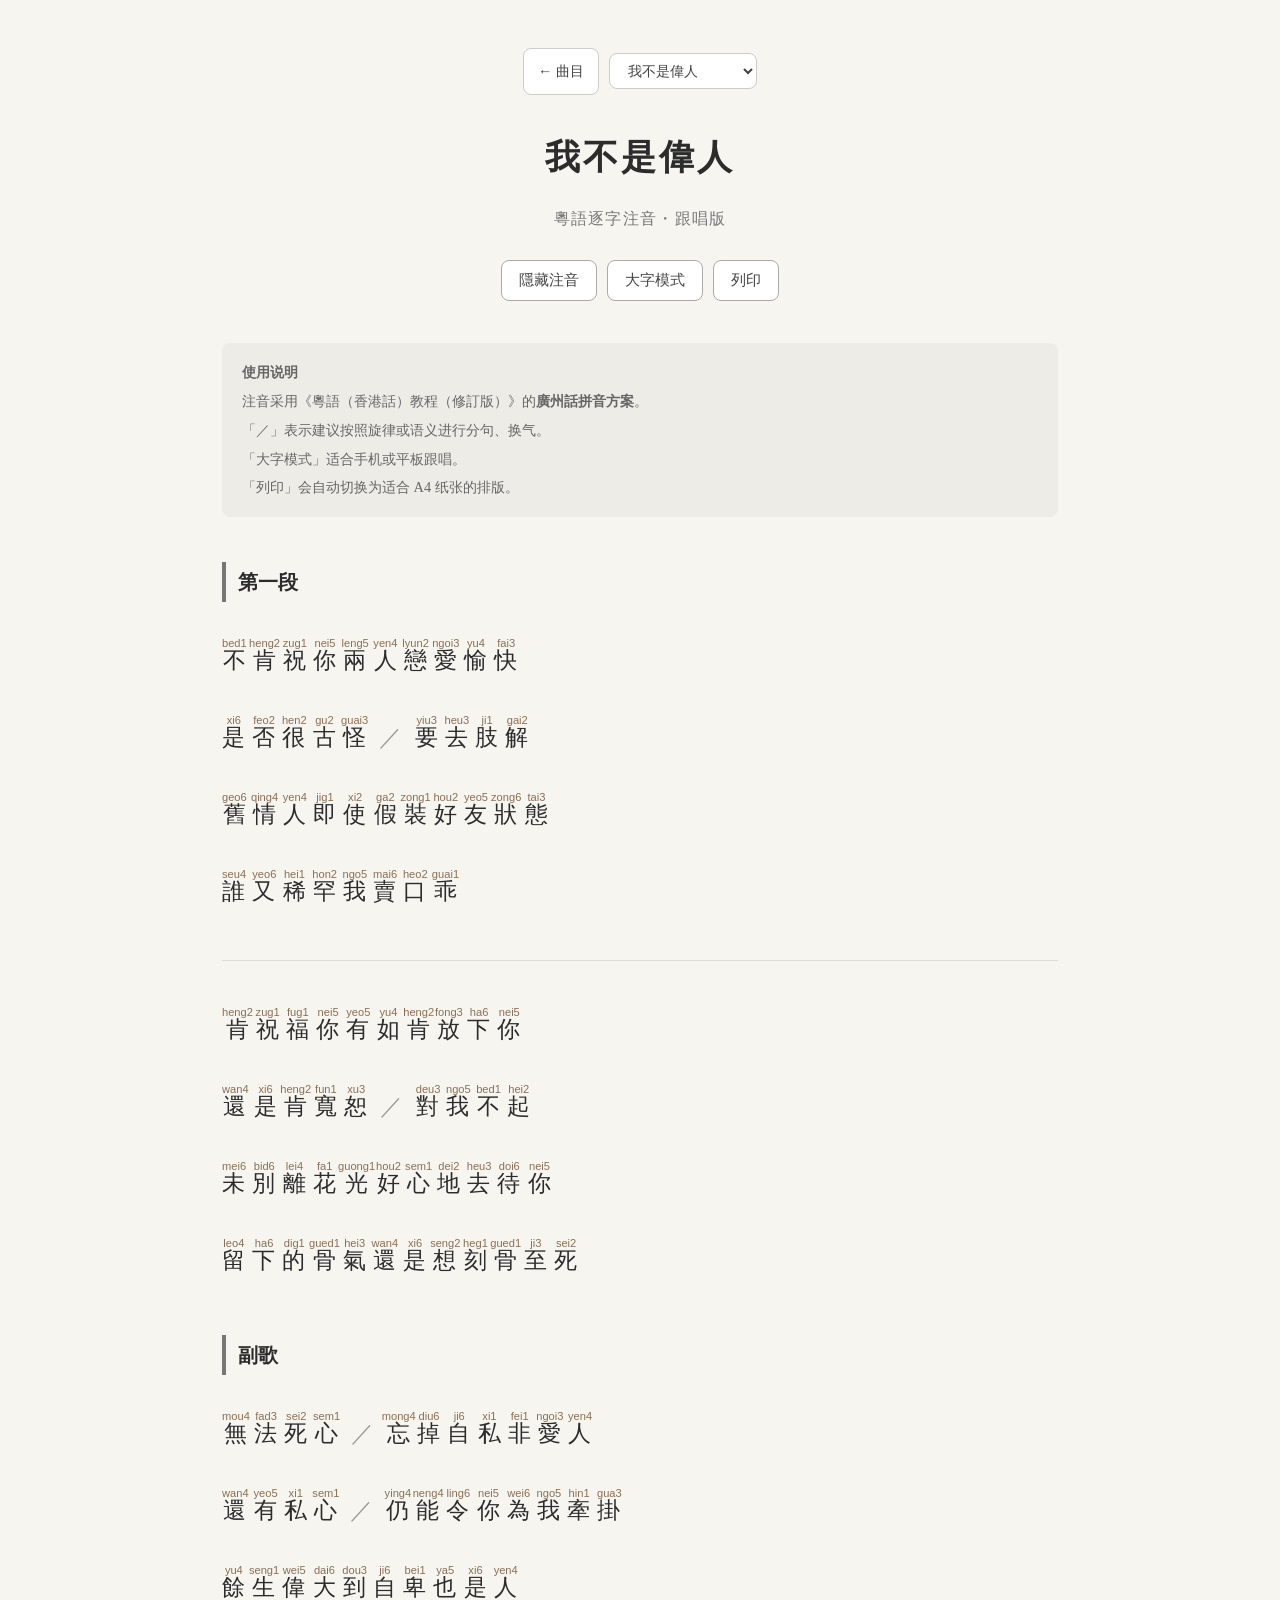
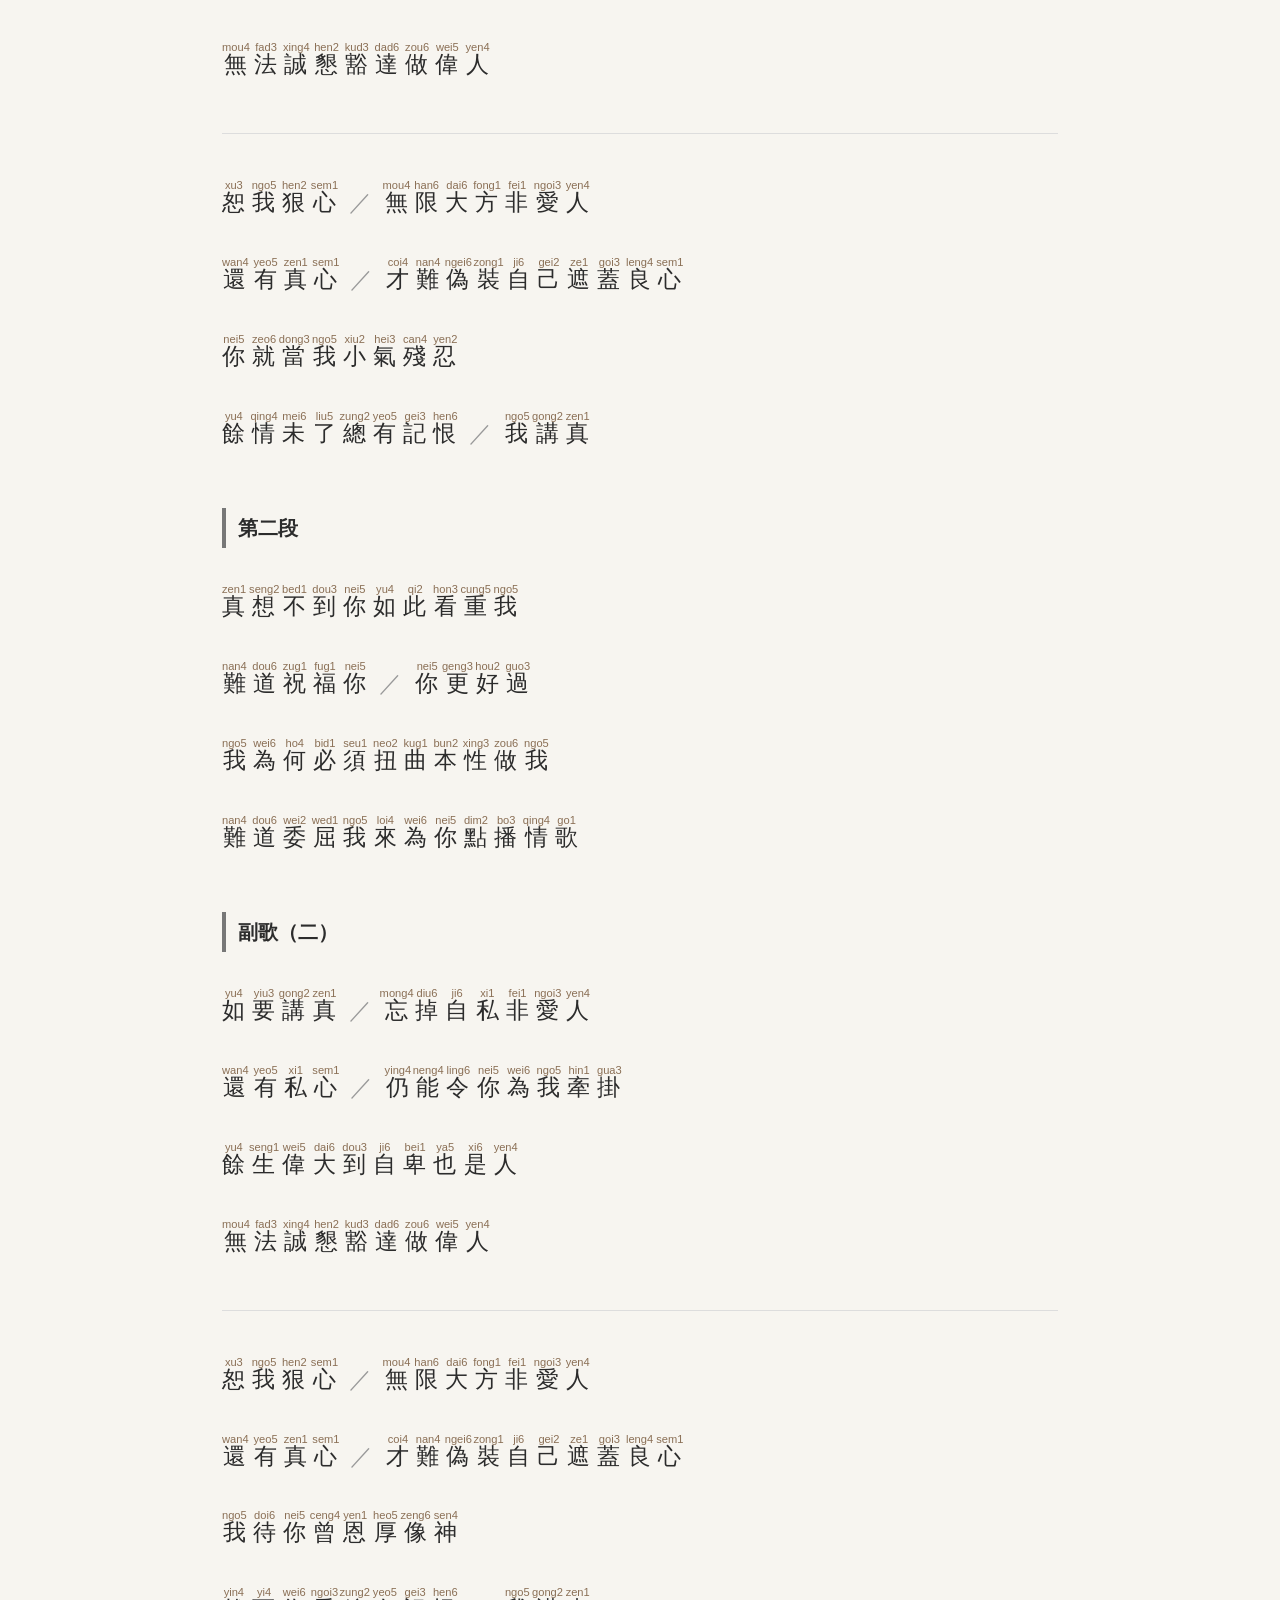
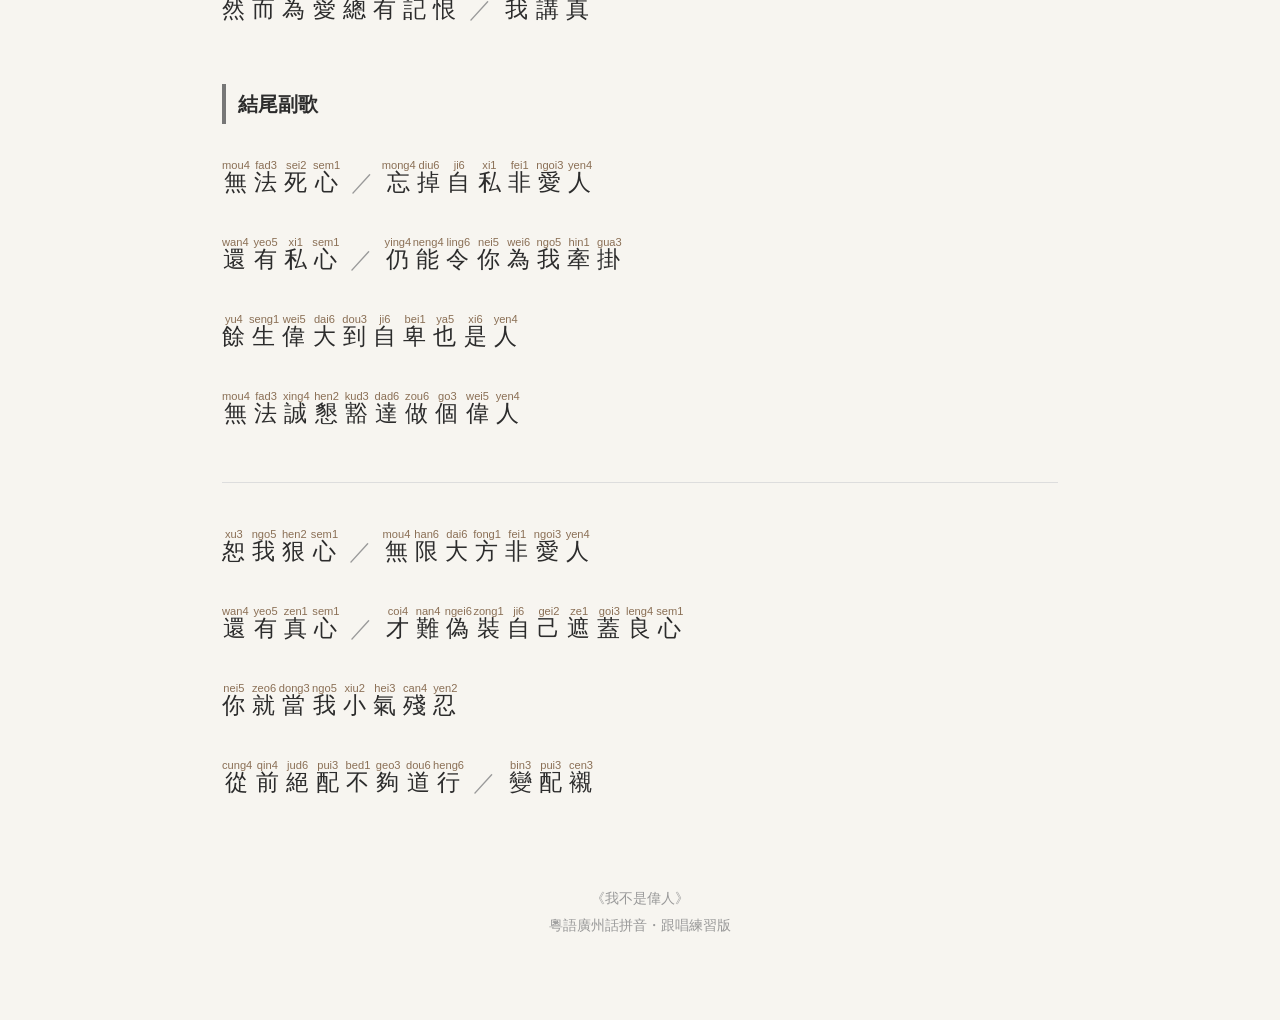
==== commit 1ebdd1f7: "Fix phrasing for 我不是偉人" ====
--- a/songs/wo-bu-shi-wei-ren.html
+++ b/songs/wo-bu-shi-wei-ren.html
@@ -78,11 +78,7 @@
 
       <div class="line">
 
-        <ruby>不<rt>bed1</rt></ruby> <ruby>肯<rt>heng2</rt></ruby> <ruby>祝<rt>zug1</rt></ruby> <ruby>你<rt>nei5</rt></ruby>
-
-        <span class="pause">／</span>
-
-        <ruby>兩<rt>leng5</rt></ruby> <ruby>人<rt>yen4</rt></ruby> <ruby>戀<rt>lyun2</rt></ruby> <ruby>愛<rt>ngoi3</rt></ruby> <ruby>愉<rt>yu4</rt></ruby> <ruby>快<rt>fai3</rt></ruby>
+        <ruby>不<rt>bed1</rt></ruby> <ruby>肯<rt>heng2</rt></ruby> <ruby>祝<rt>zug1</rt></ruby> <ruby>你<rt>nei5</rt></ruby> <ruby>兩<rt>leng5</rt></ruby> <ruby>人<rt>yen4</rt></ruby> <ruby>戀<rt>lyun2</rt></ruby> <ruby>愛<rt>ngoi3</rt></ruby> <ruby>愉<rt>yu4</rt></ruby> <ruby>快<rt>fai3</rt></ruby>
 
       </div>
 
@@ -98,21 +94,13 @@
 
       <div class="line">
 
-        <ruby>舊<rt>geo6</rt></ruby> <ruby>情<rt>qing4</rt></ruby> <ruby>人<rt>yen4</rt></ruby>
-
-        <span class="pause">／</span>
-
-        <ruby>即<rt>jig1</rt></ruby> <ruby>使<rt>xi2</rt></ruby> <ruby>假<rt>ga2</rt></ruby> <ruby>裝<rt>zong1</rt></ruby> <ruby>好<rt>hou2</rt></ruby> <ruby>友<rt>yeo5</rt></ruby> <ruby>狀<rt>zong6</rt></ruby> <ruby>態<rt>tai3</rt></ruby>
-
-      </div>
-
-      <div class="line">
-
-        <ruby>誰<rt>seu4</rt></ruby> <ruby>又<rt>yeo6</rt></ruby> <ruby>稀<rt>hei1</rt></ruby> <ruby>罕<rt>hon2</rt></ruby>
-
-        <span class="pause">／</span>
-
-        <ruby>我<rt>ngo5</rt></ruby> <ruby>賣<rt>mai6</rt></ruby> <ruby>口<rt>heo2</rt></ruby> <ruby>乖<rt>guai1</rt></ruby>
+        <ruby>舊<rt>geo6</rt></ruby> <ruby>情<rt>qing4</rt></ruby> <ruby>人<rt>yen4</rt></ruby> <ruby>即<rt>jig1</rt></ruby> <ruby>使<rt>xi2</rt></ruby> <ruby>假<rt>ga2</rt></ruby> <ruby>裝<rt>zong1</rt></ruby> <ruby>好<rt>hou2</rt></ruby> <ruby>友<rt>yeo5</rt></ruby> <ruby>狀<rt>zong6</rt></ruby> <ruby>態<rt>tai3</rt></ruby>
+
+      </div>
+
+      <div class="line">
+
+        <ruby>誰<rt>seu4</rt></ruby> <ruby>又<rt>yeo6</rt></ruby> <ruby>稀<rt>hei1</rt></ruby> <ruby>罕<rt>hon2</rt></ruby> <ruby>我<rt>ngo5</rt></ruby> <ruby>賣<rt>mai6</rt></ruby> <ruby>口<rt>heo2</rt></ruby> <ruby>乖<rt>guai1</rt></ruby>
 
       </div>
 
@@ -120,11 +108,7 @@
 
       <div class="line">
 
-        <ruby>肯<rt>heng2</rt></ruby> <ruby>祝<rt>zug1</rt></ruby> <ruby>福<rt>fug1</rt></ruby> <ruby>你<rt>nei5</rt></ruby>
-
-        <span class="pause">／</span>
-
-        <ruby>有<rt>yeo5</rt></ruby> <ruby>如<rt>yu4</rt></ruby> <ruby>肯<rt>heng2</rt></ruby> <ruby>放<rt>fong3</rt></ruby> <ruby>下<rt>ha6</rt></ruby> <ruby>你<rt>nei5</rt></ruby>
+        <ruby>肯<rt>heng2</rt></ruby> <ruby>祝<rt>zug1</rt></ruby> <ruby>福<rt>fug1</rt></ruby> <ruby>你<rt>nei5</rt></ruby> <ruby>有<rt>yeo5</rt></ruby> <ruby>如<rt>yu4</rt></ruby> <ruby>肯<rt>heng2</rt></ruby> <ruby>放<rt>fong3</rt></ruby> <ruby>下<rt>ha6</rt></ruby> <ruby>你<rt>nei5</rt></ruby>
 
       </div>
 
@@ -140,21 +124,13 @@
 
       <div class="line">
 
-        <ruby>未<rt>mei6</rt></ruby> <ruby>別<rt>bid6</rt></ruby> <ruby>離<rt>lei4</rt></ruby>
-
-        <span class="pause">／</span>
-
-        <ruby>花<rt>fa1</rt></ruby> <ruby>光<rt>guong1</rt></ruby> <ruby>好<rt>hou2</rt></ruby> <ruby>心<rt>sem1</rt></ruby> <ruby>地<rt>dei2</rt></ruby> <ruby>去<rt>heu3</rt></ruby> <ruby>待<rt>doi6</rt></ruby> <ruby>你<rt>nei5</rt></ruby>
-
-      </div>
-
-      <div class="line">
-
-        <ruby>留<rt>leo4</rt></ruby> <ruby>下<rt>ha6</rt></ruby> <ruby>的<rt>dig1</rt></ruby> <ruby>骨<rt>gued1</rt></ruby> <ruby>氣<rt>hei3</rt></ruby>
-
-        <span class="pause">／</span>
-
-        <ruby>還<rt>wan4</rt></ruby> <ruby>是<rt>xi6</rt></ruby> <ruby>想<rt>seng2</rt></ruby> <ruby>刻<rt>heg1</rt></ruby> <ruby>骨<rt>gued1</rt></ruby> <ruby>至<rt>ji3</rt></ruby> <ruby>死<rt>sei2</rt></ruby>
+        <ruby>未<rt>mei6</rt></ruby> <ruby>別<rt>bid6</rt></ruby> <ruby>離<rt>lei4</rt></ruby> <ruby>花<rt>fa1</rt></ruby> <ruby>光<rt>guong1</rt></ruby> <ruby>好<rt>hou2</rt></ruby> <ruby>心<rt>sem1</rt></ruby> <ruby>地<rt>dei2</rt></ruby> <ruby>去<rt>heu3</rt></ruby> <ruby>待<rt>doi6</rt></ruby> <ruby>你<rt>nei5</rt></ruby>
+
+      </div>
+
+      <div class="line">
+
+        <ruby>留<rt>leo4</rt></ruby> <ruby>下<rt>ha6</rt></ruby> <ruby>的<rt>dig1</rt></ruby> <ruby>骨<rt>gued1</rt></ruby> <ruby>氣<rt>hei3</rt></ruby> <ruby>還<rt>wan4</rt></ruby> <ruby>是<rt>xi6</rt></ruby> <ruby>想<rt>seng2</rt></ruby> <ruby>刻<rt>heg1</rt></ruby> <ruby>骨<rt>gued1</rt></ruby> <ruby>至<rt>ji3</rt></ruby> <ruby>死<rt>sei2</rt></ruby>
 
       </div>
 
@@ -186,21 +162,13 @@
 
       <div class="line">
 
-        <ruby>餘<rt>yu4</rt></ruby> <ruby>生<rt>seng1</rt></ruby> <ruby>偉<rt>wei5</rt></ruby> <ruby>大<rt>dai6</rt></ruby> <ruby>到<rt>dou3</rt></ruby> <ruby>自<rt>ji6</rt></ruby> <ruby>卑<rt>bei1</rt></ruby>
-
-        <span class="pause">／</span>
-
-        <ruby>也<rt>ya5</rt></ruby> <ruby>是<rt>xi6</rt></ruby> <ruby>人<rt>yen4</rt></ruby>
-
-      </div>
-
-      <div class="line">
-
-        <ruby>無<rt>mou4</rt></ruby> <ruby>法<rt>fad3</rt></ruby> <ruby>誠<rt>xing4</rt></ruby> <ruby>懇<rt>hen2</rt></ruby>
-
-        <span class="pause">／</span>
-
-        <ruby>豁<rt>kud3</rt></ruby> <ruby>達<rt>dad6</rt></ruby> <ruby>做<rt>zou6</rt></ruby> <ruby>偉<rt>wei5</rt></ruby> <ruby>人<rt>yen4</rt></ruby>
+        <ruby>餘<rt>yu4</rt></ruby> <ruby>生<rt>seng1</rt></ruby> <ruby>偉<rt>wei5</rt></ruby> <ruby>大<rt>dai6</rt></ruby> <ruby>到<rt>dou3</rt></ruby> <ruby>自<rt>ji6</rt></ruby> <ruby>卑<rt>bei1</rt></ruby> <ruby>也<rt>ya5</rt></ruby> <ruby>是<rt>xi6</rt></ruby> <ruby>人<rt>yen4</rt></ruby>
+
+      </div>
+
+      <div class="line">
+
+        <ruby>無<rt>mou4</rt></ruby> <ruby>法<rt>fad3</rt></ruby> <ruby>誠<rt>xing4</rt></ruby> <ruby>懇<rt>hen2</rt></ruby> <ruby>豁<rt>kud3</rt></ruby> <ruby>達<rt>dad6</rt></ruby> <ruby>做<rt>zou6</rt></ruby> <ruby>偉<rt>wei5</rt></ruby> <ruby>人<rt>yen4</rt></ruby>
 
       </div>
 
@@ -220,37 +188,21 @@
 
         <ruby>還<rt>wan4</rt></ruby> <ruby>有<rt>yeo5</rt></ruby> <ruby>真<rt>zen1</rt></ruby> <ruby>心<rt>sem1</rt></ruby>
 
-      </div>
-
-      <div class="line">
-
-        <ruby>才<rt>coi4</rt></ruby> <ruby>難<rt>nan4</rt></ruby> <ruby>偽<rt>ngei6</rt></ruby> <ruby>裝<rt>zong1</rt></ruby> <ruby>自<rt>ji6</rt></ruby> <ruby>己<rt>gei2</rt></ruby>
-
-        <span class="pause">／</span>
-
-        <ruby>遮<rt>ze1</rt></ruby> <ruby>蓋<rt>goi3</rt></ruby> <ruby>良<rt>leng4</rt></ruby> <ruby>心<rt>sem1</rt></ruby>
-
-      </div>
-
-      <div class="line">
-
-        <ruby>你<rt>nei5</rt></ruby> <ruby>就<rt>zeo6</rt></ruby> <ruby>當<rt>dong3</rt></ruby> <ruby>我<rt>ngo5</rt></ruby>
-
-        <span class="pause">／</span>
-
-        <ruby>小<rt>xiu2</rt></ruby> <ruby>氣<rt>hei3</rt></ruby> <ruby>殘<rt>can4</rt></ruby> <ruby>忍<rt>yen2</rt></ruby>
-
-      </div>
-
-      <div class="line">
-
-        <ruby>餘<rt>yu4</rt></ruby> <ruby>情<rt>qing4</rt></ruby> <ruby>未<rt>mei6</rt></ruby> <ruby>了<rt>liu5</rt></ruby>
-
-      </div>
-
-      <div class="line">
-
-        <ruby>總<rt>zung2</rt></ruby> <ruby>有<rt>yeo5</rt></ruby> <ruby>記<rt>gei3</rt></ruby> <ruby>恨<rt>hen6</rt></ruby>
+        <span class="pause">／</span>
+
+        <ruby>才<rt>coi4</rt></ruby> <ruby>難<rt>nan4</rt></ruby> <ruby>偽<rt>ngei6</rt></ruby> <ruby>裝<rt>zong1</rt></ruby> <ruby>自<rt>ji6</rt></ruby> <ruby>己<rt>gei2</rt></ruby> <ruby>遮<rt>ze1</rt></ruby> <ruby>蓋<rt>goi3</rt></ruby> <ruby>良<rt>leng4</rt></ruby> <ruby>心<rt>sem1</rt></ruby>
+
+      </div>
+
+      <div class="line">
+
+        <ruby>你<rt>nei5</rt></ruby> <ruby>就<rt>zeo6</rt></ruby> <ruby>當<rt>dong3</rt></ruby> <ruby>我<rt>ngo5</rt></ruby> <ruby>小<rt>xiu2</rt></ruby> <ruby>氣<rt>hei3</rt></ruby> <ruby>殘<rt>can4</rt></ruby> <ruby>忍<rt>yen2</rt></ruby>
+
+      </div>
+
+      <div class="line">
+
+        <ruby>餘<rt>yu4</rt></ruby> <ruby>情<rt>qing4</rt></ruby> <ruby>未<rt>mei6</rt></ruby> <ruby>了<rt>liu5</rt></ruby> <ruby>總<rt>zung2</rt></ruby> <ruby>有<rt>yeo5</rt></ruby> <ruby>記<rt>gei3</rt></ruby> <ruby>恨<rt>hen6</rt></ruby>
 
         <span class="pause">／</span>
 
@@ -266,11 +218,7 @@
 
       <div class="line">
 
-        <ruby>真<rt>zen1</rt></ruby> <ruby>想<rt>seng2</rt></ruby> <ruby>不<rt>bed1</rt></ruby> <ruby>到<rt>dou3</rt></ruby> <ruby>你<rt>nei5</rt></ruby>
-
-        <span class="pause">／</span>
-
-        <ruby>如<rt>yu4</rt></ruby> <ruby>此<rt>qi2</rt></ruby> <ruby>看<rt>hon3</rt></ruby> <ruby>重<rt>cung5</rt></ruby> <ruby>我<rt>ngo5</rt></ruby>
+        <ruby>真<rt>zen1</rt></ruby> <ruby>想<rt>seng2</rt></ruby> <ruby>不<rt>bed1</rt></ruby> <ruby>到<rt>dou3</rt></ruby> <ruby>你<rt>nei5</rt></ruby> <ruby>如<rt>yu4</rt></ruby> <ruby>此<rt>qi2</rt></ruby> <ruby>看<rt>hon3</rt></ruby> <ruby>重<rt>cung5</rt></ruby> <ruby>我<rt>ngo5</rt></ruby>
 
       </div>
 
@@ -286,21 +234,13 @@
 
       <div class="line">
 
-        <ruby>我<rt>ngo5</rt></ruby> <ruby>為<rt>wei6</rt></ruby> <ruby>何<rt>ho4</rt></ruby> <ruby>必<rt>bid1</rt></ruby> <ruby>須<rt>seu1</rt></ruby>
-
-        <span class="pause">／</span>
-
-        <ruby>扭<rt>neo2</rt></ruby> <ruby>曲<rt>kug1</rt></ruby> <ruby>本<rt>bun2</rt></ruby> <ruby>性<rt>xing3</rt></ruby> <ruby>做<rt>zou6</rt></ruby> <ruby>我<rt>ngo5</rt></ruby>
-
-      </div>
-
-      <div class="line">
-
-        <ruby>難<rt>nan4</rt></ruby> <ruby>道<rt>dou6</rt></ruby> <ruby>委<rt>wei2</rt></ruby> <ruby>屈<rt>wed1</rt></ruby> <ruby>我<rt>ngo5</rt></ruby>
-
-        <span class="pause">／</span>
-
-        <ruby>來<rt>loi4</rt></ruby> <ruby>為<rt>wei6</rt></ruby> <ruby>你<rt>nei5</rt></ruby> <ruby>點<rt>dim2</rt></ruby> <ruby>播<rt>bo3</rt></ruby> <ruby>情<rt>qing4</rt></ruby> <ruby>歌<rt>go1</rt></ruby>
+        <ruby>我<rt>ngo5</rt></ruby> <ruby>為<rt>wei6</rt></ruby> <ruby>何<rt>ho4</rt></ruby> <ruby>必<rt>bid1</rt></ruby> <ruby>須<rt>seu1</rt></ruby> <ruby>扭<rt>neo2</rt></ruby> <ruby>曲<rt>kug1</rt></ruby> <ruby>本<rt>bun2</rt></ruby> <ruby>性<rt>xing3</rt></ruby> <ruby>做<rt>zou6</rt></ruby> <ruby>我<rt>ngo5</rt></ruby>
+
+      </div>
+
+      <div class="line">
+
+        <ruby>難<rt>nan4</rt></ruby> <ruby>道<rt>dou6</rt></ruby> <ruby>委<rt>wei2</rt></ruby> <ruby>屈<rt>wed1</rt></ruby> <ruby>我<rt>ngo5</rt></ruby> <ruby>來<rt>loi4</rt></ruby> <ruby>為<rt>wei6</rt></ruby> <ruby>你<rt>nei5</rt></ruby> <ruby>點<rt>dim2</rt></ruby> <ruby>播<rt>bo3</rt></ruby> <ruby>情<rt>qing4</rt></ruby> <ruby>歌<rt>go1</rt></ruby>
 
       </div>
 
@@ -332,21 +272,13 @@
 
       <div class="line">
 
-        <ruby>餘<rt>yu4</rt></ruby> <ruby>生<rt>seng1</rt></ruby> <ruby>偉<rt>wei5</rt></ruby> <ruby>大<rt>dai6</rt></ruby> <ruby>到<rt>dou3</rt></ruby> <ruby>自<rt>ji6</rt></ruby> <ruby>卑<rt>bei1</rt></ruby>
-
-        <span class="pause">／</span>
-
-        <ruby>也<rt>ya5</rt></ruby> <ruby>是<rt>xi6</rt></ruby> <ruby>人<rt>yen4</rt></ruby>
-
-      </div>
-
-      <div class="line">
-
-        <ruby>無<rt>mou4</rt></ruby> <ruby>法<rt>fad3</rt></ruby> <ruby>誠<rt>xing4</rt></ruby> <ruby>懇<rt>hen2</rt></ruby>
-
-        <span class="pause">／</span>
-
-        <ruby>豁<rt>kud3</rt></ruby> <ruby>達<rt>dad6</rt></ruby> <ruby>做<rt>zou6</rt></ruby> <ruby>偉<rt>wei5</rt></ruby> <ruby>人<rt>yen4</rt></ruby>
+        <ruby>餘<rt>yu4</rt></ruby> <ruby>生<rt>seng1</rt></ruby> <ruby>偉<rt>wei5</rt></ruby> <ruby>大<rt>dai6</rt></ruby> <ruby>到<rt>dou3</rt></ruby> <ruby>自<rt>ji6</rt></ruby> <ruby>卑<rt>bei1</rt></ruby> <ruby>也<rt>ya5</rt></ruby> <ruby>是<rt>xi6</rt></ruby> <ruby>人<rt>yen4</rt></ruby>
+
+      </div>
+
+      <div class="line">
+
+        <ruby>無<rt>mou4</rt></ruby> <ruby>法<rt>fad3</rt></ruby> <ruby>誠<rt>xing4</rt></ruby> <ruby>懇<rt>hen2</rt></ruby> <ruby>豁<rt>kud3</rt></ruby> <ruby>達<rt>dad6</rt></ruby> <ruby>做<rt>zou6</rt></ruby> <ruby>偉<rt>wei5</rt></ruby> <ruby>人<rt>yen4</rt></ruby>
 
       </div>
 
@@ -366,37 +298,21 @@
 
         <ruby>還<rt>wan4</rt></ruby> <ruby>有<rt>yeo5</rt></ruby> <ruby>真<rt>zen1</rt></ruby> <ruby>心<rt>sem1</rt></ruby>
 
-      </div>
-
-      <div class="line">
-
-        <ruby>才<rt>coi4</rt></ruby> <ruby>難<rt>nan4</rt></ruby> <ruby>偽<rt>ngei6</rt></ruby> <ruby>裝<rt>zong1</rt></ruby> <ruby>自<rt>ji6</rt></ruby> <ruby>己<rt>gei2</rt></ruby>
-
-        <span class="pause">／</span>
-
-        <ruby>遮<rt>ze1</rt></ruby> <ruby>蓋<rt>goi3</rt></ruby> <ruby>良<rt>leng4</rt></ruby> <ruby>心<rt>sem1</rt></ruby>
-
-      </div>
-
-      <div class="line">
-
-        <ruby>我<rt>ngo5</rt></ruby> <ruby>待<rt>doi6</rt></ruby> <ruby>你<rt>nei5</rt></ruby>
-
-        <span class="pause">／</span>
-
-        <ruby>曾<rt>ceng4</rt></ruby> <ruby>恩<rt>yen1</rt></ruby> <ruby>厚<rt>heo5</rt></ruby> <ruby>像<rt>zeng6</rt></ruby> <ruby>神<rt>sen4</rt></ruby>
-
-      </div>
-
-      <div class="line">
-
-        <ruby>然<rt>yin4</rt></ruby> <ruby>而<rt>yi4</rt></ruby> <ruby>為<rt>wei6</rt></ruby> <ruby>愛<rt>ngoi3</rt></ruby>
-
-      </div>
-
-      <div class="line">
-
-        <ruby>總<rt>zung2</rt></ruby> <ruby>有<rt>yeo5</rt></ruby> <ruby>記<rt>gei3</rt></ruby> <ruby>恨<rt>hen6</rt></ruby>
+        <span class="pause">／</span>
+
+        <ruby>才<rt>coi4</rt></ruby> <ruby>難<rt>nan4</rt></ruby> <ruby>偽<rt>ngei6</rt></ruby> <ruby>裝<rt>zong1</rt></ruby> <ruby>自<rt>ji6</rt></ruby> <ruby>己<rt>gei2</rt></ruby> <ruby>遮<rt>ze1</rt></ruby> <ruby>蓋<rt>goi3</rt></ruby> <ruby>良<rt>leng4</rt></ruby> <ruby>心<rt>sem1</rt></ruby>
+
+      </div>
+
+      <div class="line">
+
+        <ruby>我<rt>ngo5</rt></ruby> <ruby>待<rt>doi6</rt></ruby> <ruby>你<rt>nei5</rt></ruby> <ruby>曾<rt>ceng4</rt></ruby> <ruby>恩<rt>yen1</rt></ruby> <ruby>厚<rt>heo5</rt></ruby> <ruby>像<rt>zeng6</rt></ruby> <ruby>神<rt>sen4</rt></ruby>
+
+      </div>
+
+      <div class="line">
+
+        <ruby>然<rt>yin4</rt></ruby> <ruby>而<rt>yi4</rt></ruby> <ruby>為<rt>wei6</rt></ruby> <ruby>愛<rt>ngoi3</rt></ruby> <ruby>總<rt>zung2</rt></ruby> <ruby>有<rt>yeo5</rt></ruby> <ruby>記<rt>gei3</rt></ruby> <ruby>恨<rt>hen6</rt></ruby>
 
         <span class="pause">／</span>
 
@@ -432,21 +348,13 @@
 
       <div class="line">
 
-        <ruby>餘<rt>yu4</rt></ruby> <ruby>生<rt>seng1</rt></ruby> <ruby>偉<rt>wei5</rt></ruby> <ruby>大<rt>dai6</rt></ruby> <ruby>到<rt>dou3</rt></ruby> <ruby>自<rt>ji6</rt></ruby> <ruby>卑<rt>bei1</rt></ruby>
-
-        <span class="pause">／</span>
-
-        <ruby>也<rt>ya5</rt></ruby> <ruby>是<rt>xi6</rt></ruby> <ruby>人<rt>yen4</rt></ruby>
-
-      </div>
-
-      <div class="line">
-
-        <ruby>無<rt>mou4</rt></ruby> <ruby>法<rt>fad3</rt></ruby> <ruby>誠<rt>xing4</rt></ruby> <ruby>懇<rt>hen2</rt></ruby>
-
-        <span class="pause">／</span>
-
-        <ruby>豁<rt>kud3</rt></ruby> <ruby>達<rt>dad6</rt></ruby> <ruby>做<rt>zou6</rt></ruby> <ruby>個<rt>go3</rt></ruby> <ruby>偉<rt>wei5</rt></ruby> <ruby>人<rt>yen4</rt></ruby>
+        <ruby>餘<rt>yu4</rt></ruby> <ruby>生<rt>seng1</rt></ruby> <ruby>偉<rt>wei5</rt></ruby> <ruby>大<rt>dai6</rt></ruby> <ruby>到<rt>dou3</rt></ruby> <ruby>自<rt>ji6</rt></ruby> <ruby>卑<rt>bei1</rt></ruby> <ruby>也<rt>ya5</rt></ruby> <ruby>是<rt>xi6</rt></ruby> <ruby>人<rt>yen4</rt></ruby>
+
+      </div>
+
+      <div class="line">
+
+        <ruby>無<rt>mou4</rt></ruby> <ruby>法<rt>fad3</rt></ruby> <ruby>誠<rt>xing4</rt></ruby> <ruby>懇<rt>hen2</rt></ruby> <ruby>豁<rt>kud3</rt></ruby> <ruby>達<rt>dad6</rt></ruby> <ruby>做<rt>zou6</rt></ruby> <ruby>個<rt>go3</rt></ruby> <ruby>偉<rt>wei5</rt></ruby> <ruby>人<rt>yen4</rt></ruby>
 
       </div>
 
@@ -466,37 +374,21 @@
 
         <ruby>還<rt>wan4</rt></ruby> <ruby>有<rt>yeo5</rt></ruby> <ruby>真<rt>zen1</rt></ruby> <ruby>心<rt>sem1</rt></ruby>
 
-      </div>
-
-      <div class="line">
-
-        <ruby>才<rt>coi4</rt></ruby> <ruby>難<rt>nan4</rt></ruby> <ruby>偽<rt>ngei6</rt></ruby> <ruby>裝<rt>zong1</rt></ruby> <ruby>自<rt>ji6</rt></ruby> <ruby>己<rt>gei2</rt></ruby>
-
-        <span class="pause">／</span>
-
-        <ruby>遮<rt>ze1</rt></ruby> <ruby>蓋<rt>goi3</rt></ruby> <ruby>良<rt>leng4</rt></ruby> <ruby>心<rt>sem1</rt></ruby>
-
-      </div>
-
-      <div class="line">
-
-        <ruby>你<rt>nei5</rt></ruby> <ruby>就<rt>zeo6</rt></ruby> <ruby>當<rt>dong3</rt></ruby> <ruby>我<rt>ngo5</rt></ruby>
-
-        <span class="pause">／</span>
-
-        <ruby>小<rt>xiu2</rt></ruby> <ruby>氣<rt>hei3</rt></ruby> <ruby>殘<rt>can4</rt></ruby> <ruby>忍<rt>yen2</rt></ruby>
-
-      </div>
-
-      <div class="line">
-
-        <ruby>從<rt>cung4</rt></ruby> <ruby>前<rt>qin4</rt></ruby> <ruby>絕<rt>jud6</rt></ruby> <ruby>配<rt>pui3</rt></ruby>
-
-      </div>
-
-      <div class="line">
-
-        <ruby>不<rt>bed1</rt></ruby> <ruby>夠<rt>geo3</rt></ruby> <ruby>道<rt>dou6</rt></ruby> <ruby>行<rt>heng6</rt></ruby>
+        <span class="pause">／</span>
+
+        <ruby>才<rt>coi4</rt></ruby> <ruby>難<rt>nan4</rt></ruby> <ruby>偽<rt>ngei6</rt></ruby> <ruby>裝<rt>zong1</rt></ruby> <ruby>自<rt>ji6</rt></ruby> <ruby>己<rt>gei2</rt></ruby> <ruby>遮<rt>ze1</rt></ruby> <ruby>蓋<rt>goi3</rt></ruby> <ruby>良<rt>leng4</rt></ruby> <ruby>心<rt>sem1</rt></ruby>
+
+      </div>
+
+      <div class="line">
+
+        <ruby>你<rt>nei5</rt></ruby> <ruby>就<rt>zeo6</rt></ruby> <ruby>當<rt>dong3</rt></ruby> <ruby>我<rt>ngo5</rt></ruby> <ruby>小<rt>xiu2</rt></ruby> <ruby>氣<rt>hei3</rt></ruby> <ruby>殘<rt>can4</rt></ruby> <ruby>忍<rt>yen2</rt></ruby>
+
+      </div>
+
+      <div class="line">
+
+        <ruby>從<rt>cung4</rt></ruby> <ruby>前<rt>qin4</rt></ruby> <ruby>絕<rt>jud6</rt></ruby> <ruby>配<rt>pui3</rt></ruby> <ruby>不<rt>bed1</rt></ruby> <ruby>夠<rt>geo3</rt></ruby> <ruby>道<rt>dou6</rt></ruby> <ruby>行<rt>heng6</rt></ruby>
 
         <span class="pause">／</span>
 
